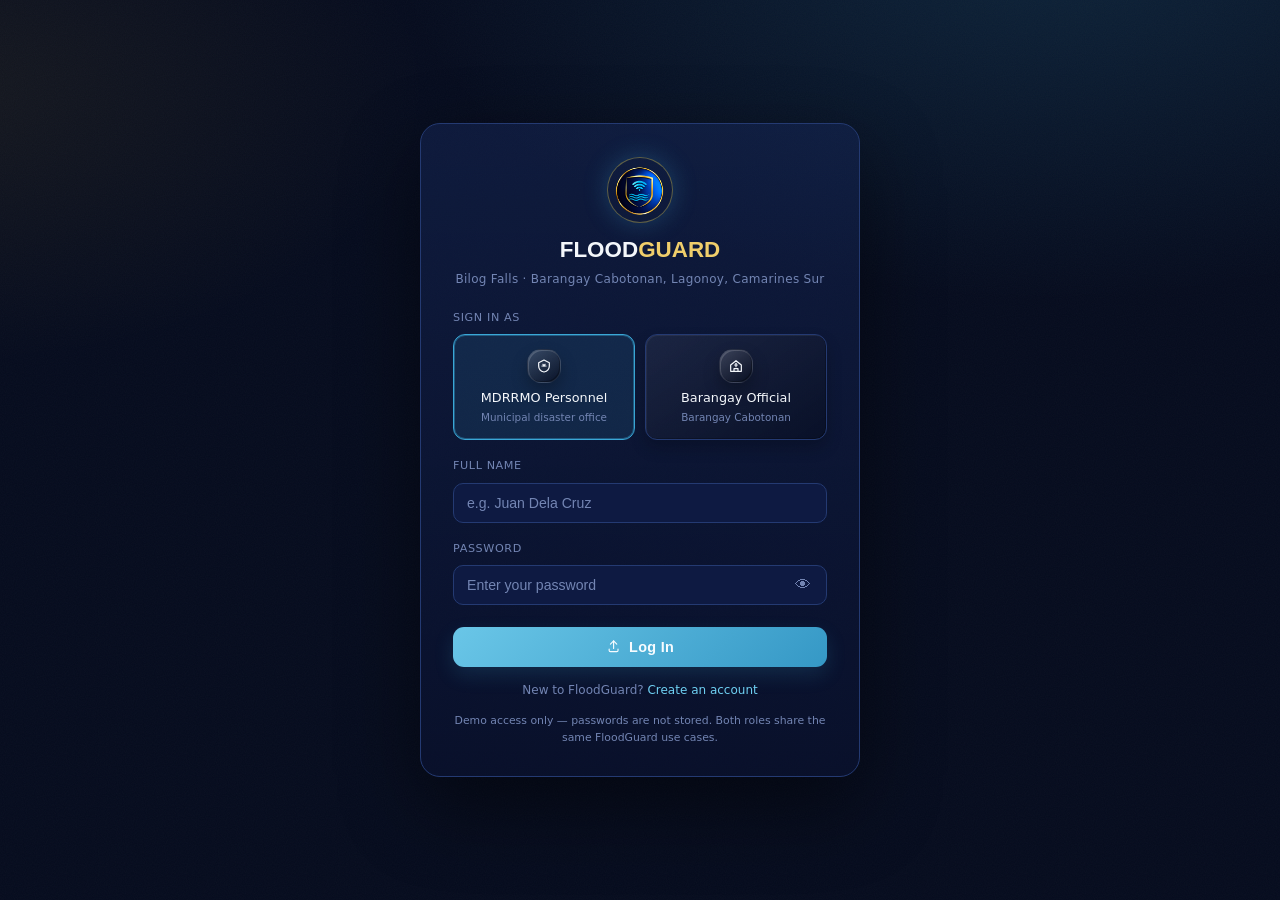
==== index.html @ c387d4b6 "Add GitHub Pages entry point" ====
<!DOCTYPE html>
<html lang="en">
<head>
<meta charset="UTF-8">
<meta name="viewport" content="width=device-width, initial-scale=1.0">
<title>FloodGuard:Bilog Falls Water Level Monitoring</title>
<link rel="stylesheet" href="styles.css">
</head>
<body>
<div class="grain"></div>
<div id="toastWrap"></div>

<!-- ===================== LOGIN SCREEN ===================== -->
<div id="loginScreen">
  <div class="login-card">
    <div class="login-brand">
      <img src="LOGO.png" alt="FloodGuard logo" title="FloodGuard logo">
      <div class="name">FLOOD<span>GUARD</span></div>
      <div class="sub">Bilog Falls · Barangay Cabotonan, Lagonoy, Camarines Sur</div>
    </div>

    <div class="field-label">Sign in as</div>
    <div class="role-cards">
      <div class="role-card selected" data-role="mdrrmo" id="roleCardMdrrmo">
        <div class="ic">
          <svg class="icon-svg" viewBox="0 0 24 24" aria-hidden="true">
            <path d="M12 3 4 7v5c0 4.2 2.7 7.9 8 9 5.3-1.1 8-4.8 8-9V7l-8-4Z"/>
            <path d="M9 12h6"/>
            <path d="M10.5 9.5 12 12l1.5-2.5"/>
          </svg>
        </div>
        <div class="lbl">MDRRMO Personnel</div>
        <div class="sub">Municipal disaster office</div>
      </div>
      <div class="role-card" data-role="barangay" id="roleCardBarangay">
        <div class="ic">
          <svg class="icon-svg" viewBox="0 0 24 24" aria-hidden="true">
            <path d="M4 10.5 12 4l8 6.5V20H4Z"/>
            <path d="M9 20v-4h6v4"/>
            <path d="M10 10.5h4"/>
            <path d="M12 8v5"/>
          </svg>
        </div>
        <div class="lbl">Barangay Official</div>
        <div class="sub">Barangay Cabotonan</div>
      </div>
    </div>

    <div class="field-label">Full name</div>
    <input class="text-input" id="loginName" type="text" placeholder="e.g. Juan Dela Cruz">
    <div class="field-label">Password</div>
    <div class="password-field"><input class="text-input" id="loginPassword" type="password" placeholder="Enter your password" autocomplete="current-password"><button class="password-toggle" type="button" data-password-toggle="loginPassword" aria-label="Show password" aria-pressed="false">👁</button></div>

    <button class="login-btn btn-with-icon" id="loginBtn"><svg class="icon-svg" viewBox="0 0 24 24" aria-hidden="true"><path d="M12 3v12"/><path d="m7 8 5-5 5 5"/><path d="M5 16v2a2 2 0 0 0 2 2h10a2 2 0 0 0 2-2v-2"/></svg>Log In</button>
    <div class="auth-switch">New to FloodGuard? <button type="button" id="showSignupBtn">Create an account</button></div>
    <div class="login-hint">Demo access only — passwords are not stored. Both roles share the same FloodGuard use cases.</div>
  </div>
</div>

<div id="signupScreen" hidden>
  <div class="login-card">
    <div class="login-brand"><img src="LOGO.png" alt="FloodGuard logo"><div class="name">CREATE <span>ACCOUNT</span></div><div class="sub">Request FloodGuard monitoring access</div></div>
    <div class="field-label">Full name</div><input class="text-input" id="signupName" type="text" placeholder="e.g. Juan Dela Cruz" autocomplete="name">
    <div class="field-label">Role</div><select class="text-input" id="signupRole"><option value="mdrrmo">MDRRMO Personnel</option><option value="barangay">Barangay Official</option></select>
    <div class="field-label">Password</div><div class="password-field"><input class="text-input" id="signupPassword" type="password" placeholder="At least 6 characters" autocomplete="new-password"><button class="password-toggle" type="button" data-password-toggle="signupPassword" aria-label="Show password" aria-pressed="false">👁</button></div>
    <div class="field-label">Confirm password</div><div class="password-field"><input class="text-input" id="signupConfirmPassword" type="password" placeholder="Re-enter your password" autocomplete="new-password"><button class="password-toggle" type="button" data-password-toggle="signupConfirmPassword" aria-label="Show password" aria-pressed="false">👁</button></div>
    <button class="login-btn btn-with-icon" id="signupBtn">Create account</button>
    <div class="auth-switch">Already have an account? <button type="button" id="showLoginBtn">Log in</button></div>
  </div>
</div>

<!-- ===================== APP SHELL ===================== -->
<div id="appShell">
  <header class="top">
    <img class="logo" src="LOGO.png" alt="FloodGuard logo" title="FloodGuard logo">
    <div class="brand-block">
      <div class="brand-name">FLOOD<span>GUARD</span></div>
      <div class="brand-sub">Bilog Falls Monitoring</div>
    </div>
    <div class="view-title">Viewing: <b id="viewTitleText">Dashboard</b></div>

    <div class="top-right">
      <div class="status-pill" id="connPill"><span class="dot"></span><span id="connText">SENSOR ONLINE</span></div>
      <div class="clock">
        <b id="clockTime">--:--:--</b>
        <span id="clockDate">-- --- ----</span>
      </div>
      <div class="user-chip">
        <div class="av" id="userAvatar">JD</div>
        <div>
          <div class="u-name" id="userName">Juan Dela Cruz</div>
          <div class="u-role" id="userRole">MDRRMO Personnel</div>
        </div>
        <button class="logout-btn" id="logoutBtn">Log out</button>
      </div>
    </div>
  </header>

  <div class="app-body">
    <nav class="sidebar">
      <div class="nav-caption">Monitoring</div>
      <button class="nav-btn active" data-view="dashboard"><span class="ic"><svg class="icon-svg" viewBox="0 0 24 24" aria-hidden="true"><path d="M4 18V9.5"/><path d="M12 18V5"/><path d="M20 18v-7"/><path d="M4 18h16"/></svg></span> Dashboard</button>
      <button class="nav-btn" data-view="historical"><span class="ic"><svg class="icon-svg" viewBox="0 0 24 24" aria-hidden="true"><circle cx="12" cy="12" r="8"/><path d="M12 7v5l3 2"/></svg></span> Historical Records</button>
      <button class="nav-btn" data-view="alerts"><span class="ic"><svg class="icon-svg" viewBox="0 0 24 24" aria-hidden="true"><path d="M6 16h12"/><path d="M8 16V9a4 4 0 0 1 8 0v7"/><path d="M10 18a2 2 0 0 0 4 0"/></svg></span> Alert Logs</button>
      <div class="nav-caption">Administration</div>
      <button class="nav-btn" data-view="thresholds"><span class="ic"><svg class="icon-svg" viewBox="0 0 24 24" aria-hidden="true"><path d="M5 8h14"/><path d="M7 8v8"/><path d="M12 8v5"/><path d="M17 8v3"/><path d="M5 16h14"/></svg></span> Threshold Levels</button>
      <button class="nav-btn" data-view="users"><span class="ic"><svg class="icon-svg" viewBox="0 0 24 24" aria-hidden="true"><path d="M7 10a3 3 0 1 0 0-6 3 3 0 0 0 0 6Z"/><path d="M3 18c0-2.5 2-4 4-4s4 1.5 4 4"/><path d="M15 10a2.5 2.5 0 1 0 0-5 2.5 2.5 0 0 0 0 5Z"/><path d="M13 18c0-2 1.2-3.2 2.8-3.6"/></svg></span> Manage Users</button>
      <button class="nav-btn" data-view="reports"><span class="ic"><svg class="icon-svg" viewBox="0 0 24 24" aria-hidden="true"><path d="M7 3h7l4 4v14H7z"/><path d="M14 3v5h5"/><path d="M9 13h6"/><path d="M9 17h4"/></svg></span> Generate Reports</button>
    </nav>

    <main class="content">

      <!-- ===================== DASHBOARD VIEW ===================== -->
      <section class="view-section active" id="view-dashboard">
        <div id="roleHero"></div>

        <div class="grid grid-2">
          <section class="card gauge-card">
            <h2 class="card-title-full">Live Water Level <small id="lastUpdate">updated just now</small></h2>
            <div class="gauge-wrap"><canvas id="tubeCanvas" width="220" height="360"></canvas></div>
            <div class="status-badge" id="statusBadge">NORMAL</div>
            <div class="reading-label">Current reading</div>
            <div class="reading"><span id="levelValue">32</span><small> cm</small></div>
            <div class="gauge-meta">
              <div class="meta-item"><div class="k">Trend</div><div class="v" id="trendVal">steady</div></div>
              <div class="meta-item"><div class="k">Distance to Critical</div><div class="v" id="distToCrit">58 cm</div></div>
              <div class="meta-item"><div class="k">Battery / Solar</div><div class="v good" id="battVal">92%</div></div>
              <div class="meta-item"><div class="k">Signal (GSM)</div><div class="v good" id="signalVal">Strong</div></div>
            </div>
            <div class="device-line">Sensor unit: JSN-SR04T waterproof ultrasonic · ESP32 microcontroller · SIM800L GSM fallback · solar + battery powered</div>
            <div class="sim-controls">
              <button class="primary btn-with-icon" id="btnRise"><svg class="icon-svg" viewBox="0 0 24 24" aria-hidden="true"><path d="M12 4v12"/><path d="m8 8 4-4 4 4"/><path d="M6 16h12"/></svg>Simulate rising flood</button>
              <button class="btn-with-icon" id="btnCalm"><svg class="icon-svg" viewBox="0 0 24 24" aria-hidden="true"><path d="M12 20V8"/><path d="m8 12 4 4 4-4"/><path d="M6 4h12"/></svg>Return to normal</button>
            </div>
          </section>

          <section class="card">
            <h2>Water Level Trend <small>last 40 readings · ~5 min intervals</small></h2>
            <canvas id="trendChart" height="230"></canvas>
            <div class="stat-row">
              <div class="stat"><div class="k">Sensor accuracy</div><div class="v ok">98.3%</div><div class="sub">vs. manual gauge validation</div></div>
              <div class="stat"><div class="k">Alert latency</div><div class="v" id="latencyStat">3.1s</div><div class="sub">reading â†’ notification sent</div></div>
              <div class="stat"><div class="k">Alerts today</div><div class="v" id="alertCountStat">0</div><div class="sub">across all channels</div></div>
              <div class="stat"><div class="k">Uptime (30d)</div><div class="v ok">99.4%</div><div class="sub">sensor + link availability</div></div>
            </div>
          </section>
        </div>

        <section class="card section-spaced">
          <h2>Probable Water Source &amp; Cause <small>auto-diagnosed · rain-gauge &amp; rate-of-rise correlation</small></h2>
          <div class="source-body" id="sourceBody"></div>
        </section>

        <div class="two-col">
          <section class="card">
            <h2>Predictive Flood Forecast <small>lightweight linear-regression model</small></h2>
            <div class="forecast-body" id="forecastBody"></div>
          </section>

          <section class="card">
            <h2>Decision-Support Recommendation <small id="dsRoleTag">for current role</small></h2>
            <div class="ds-body" id="decisionSupportBody"></div>
          </section>
        </div>

        <div class="two-col">
          <section class="card">
            <h2>Alert Channels <small>multi-channel dissemination</small></h2>
            <div class="channel-grid">
              <div class="channel" id="chanDash"><div class="icon"><svg class="icon-svg" viewBox="0 0 24 24" aria-hidden="true"><rect x="4" y="5" width="16" height="12" rx="2"/><path d="M8 19h8"/><path d="M12 17v2"/></svg></div><div class="name">Web Dashboard</div><div class="state" id="chanDashState">idle</div></div>
              <div class="channel" id="chanSMS"><div class="icon"><svg class="icon-svg" viewBox="0 0 24 24" aria-hidden="true"><path d="M5 6h14a1 1 0 0 1 1 1v8a1 1 0 0 1-1 1H9l-4 3V7a1 1 0 0 1 1-1Z"/><path d="m8 10 3 2 3-2"/></svg></div><div class="name">SMS Alert</div><div class="state" id="chanSMSState">idle</div></div>
              <div class="channel" id="chanSiren"><div class="siren-ring" id="sirenRing"></div><div class="name">On-site Siren</div><div class="state" id="chanSirenState">idle</div></div>
            </div>
          </section>

          <section class="card">
            <h2>Recent Alerts <small>latest 4 · full log in Alert Logs</small></h2>
            <table>
              <thead><tr><th>Time</th><th>Level</th><th>Status</th></tr></thead>
              <tbody id="miniAlertBody"><tr class="empty-row"><td colspan="3">No alerts yet — water level normal.</td></tr></tbody>
            </table>
          </section>
        </div>
      </section>

      <!-- ===================== HISTORICAL RECORDS VIEW ===================== -->
      <section class="view-section" id="view-historical">
        <section class="card">
          <h2>Historical Water Level Trend <small>Bilog Falls sensor unit</small></h2>
          <canvas id="historyChart" height="230"></canvas>
        </section>
        <section class="card section-spaced">
          <h2>Reading Log <small id="historyCount">0 records</small></h2>
          <table>
            <thead><tr><th>Timestamp</th><th>Water Level</th><th>Status</th></tr></thead>
            <tbody id="historyBody"></tbody>
          </table>
        </section>
      </section>

      <!-- ===================== ALERT LOGS VIEW ===================== -->
      <section class="view-section" id="view-alerts">
        <section class="card">
          <h2>Alert Logs <small>full history, most recent first</small></h2>
          <table>
            <thead><tr><th>Time</th><th>Level</th><th>Status</th><th>Probable Source</th><th>Channels notified</th><th>Delivery</th><th>Evacuation tracking</th></tr></thead>
            <tbody id="alertLogBody"><tr class="empty-row"><td colspan="7">No alerts logged yet — water level is within normal range.</td></tr></tbody>
          </table>
        </section>
      </section>

      <!-- ===================== THRESHOLDS VIEW ===================== -->
      <section class="view-section" id="view-thresholds">
        <section class="card">
          <h2>Threshold Levels <small>shared config · applies to all monitoring users</small></h2>
          <p class="intro-copy">Adjust the water-level thresholds (in centimeters) that trigger each alert stage. Changes apply immediately to the live gauge, trend chart, and alert dispatch logic.</p>
          <div class="threshold-list" id="thresholdList"></div>
        </section>
      </section>

      <!-- ===================== USERS VIEW ===================== -->
      <section class="view-section" id="view-users">
        <section class="card">
          <h2>Manage Users <small>MDRRMO personnel &amp; barangay officials with system access</small></h2>
          <div class="user-form">
            <input class="text-input" id="newUserName" type="text" placeholder="Full name">
            <select class="text-input" id="newUserRole" title="Select user role">
              <option value="MDRRMO Personnel">MDRRMO Personnel</option>
              <option value="Barangay Official">Barangay Official</option>
            </select>
            <input class="text-input" id="newUserArea" type="text" placeholder="Assigned area">
            <button class="small-btn btn-with-icon" id="addUserBtn"><svg class="icon-svg" viewBox="0 0 24 24" aria-hidden="true"><path d="M12 5v14"/><path d="M5 12h14"/><path d="M8 5.5a2.5 2.5 0 1 0 0-5 2.5 2.5 0 0 0 0 5Z"/></svg>Add user</button>
          </div>
          <table>
            <thead><tr><th>Name</th><th>Role</th><th>Assigned area</th><th>Status</th><th></th></tr></thead>
            <tbody id="usersBody"></tbody>
          </table>
        </section>
      </section>

      <!-- ===================== REPORTS VIEW ===================== -->
      <section class="view-section" id="view-reports">
        <section class="card">
          <h2>Generate Reports <small>flood analytics summary</small></h2>
          <p class="intro-copy">Compiles current sensor readings, alert history, and threshold configuration into a shareable summary for disaster preparedness records.</p>
          <div class="report-actions">
            <button class="small-btn btn-with-icon" id="genReportBtn"><svg class="icon-svg" viewBox="0 0 24 24" aria-hidden="true"><path d="M7 3h7l4 4v14H7z"/><path d="M14 3v5h5"/><path d="M9 13h6"/><path d="M9 17h4"/></svg>Generate report</button>
            <button class="small-btn btn-with-icon" id="downloadReportBtn" disabled><svg class="icon-svg" viewBox="0 0 24 24" aria-hidden="true"><path d="M12 3v10"/><path d="m8 9 4 4 4-4"/><path d="M5 16v2a2 2 0 0 0 2 2h10a2 2 0 0 0 2-2v-2"/></svg>Download .txt</button>
          </div>
          <div class="report-preview" id="reportPreview"></div>
        </section>
      </section>

    </main>
  </div>

  <footer>
    <b>FloodGuard</b> — An IoT-Based Flood Early Warning System for Bilog Falls, Barangay Cabotonan, Lagonoy, Camarines Sur ·
    Capstone Project, College of Engineering and Computational Sciences, Partido State University ·
    N. Pempeña I · J.K. Pahoyo · R.R. Vipinoso — simulated dashboard for demonstration
  </footer>
</div>

<script src="script.js"></script>
</body>
</html>
---- styles.css ----
:root{
  --navy-950:#060c1e;
  --navy-900:#0a1230;
  --navy-800:#0e1a42;
  --navy-700:#152655;
  --navy-600:#1d3570;
  --line:#243a72;
  --gold:#d4af37;
  --gold-soft:#f0ce6b;
  --water:#3aa7d6;
  --water-bright:#6fd0f2;
  --ink-0:#f4f7fb;
  --ink-1:#aab6d6;
  --ink-2:#7385b3;
  --ok:#31c48d;
  --warn:#f5a623;
  --crit:#e8563f;
  --evac:#c81e4a;
  --radius:14px;
  font-size:16px;
}

*{box-sizing:border-box;}
html,body{margin:0;padding:0; height:100%;}
body{
  background:
    radial-gradient(1100px 620px at 82% -8%, rgba(58,167,214,0.16), transparent 60%),
    radial-gradient(900px 500px at -5% 10%, rgba(212,175,55,0.08), transparent 55%),
    var(--navy-950);
  color:var(--ink-0);
  font-family:'IBM Plex Sans', system-ui, sans-serif;
  min-height:100vh;
  line-height:1.45;
}

.grain{
  position:fixed; inset:0; pointer-events:none; opacity:0.035; z-index:0;
  background-image:url("data:image/svg+xml,%3Csvg xmlns='http://www.w3.org/2000/svg' width='120' height='120'%3E%3Cfilter id='n'%3E%3CfeTurbulence type='fractalNoise' baseFrequency='0.9' numOctaves='2' stitchTiles='stitch'/%3E%3C/filter%3E%3Crect width='100%25' height='100%25' filter='url(%23n)'/%3E%3C/svg%3E");
}

a{color:inherit;}
button{font-family:'IBM Plex Sans', sans-serif;}

.btn-with-icon{
  display:inline-flex;
  align-items:center;
  justify-content:center;
  gap:8px;
  transition:transform .15s ease, box-shadow .15s ease, background .2s ease;
}
.btn-with-icon:hover{transform:translateY(-1px);}
.btn-with-icon .icon-svg{
  width:0.95rem;
  height:0.95rem;
}

.icon-svg{
  width:1rem;
  height:1rem;
  display:block;
  stroke:currentColor;
  fill:none;
  stroke-width:1.8;
  stroke-linecap:round;
  stroke-linejoin:round;
}

.nav-btn .ic,
.role-card .ic,
.channel .icon,
.source-primary .s-icon{
  width:2.1rem;
  height:2.1rem;
  display:inline-flex;
  align-items:center;
  justify-content:center;
  border-radius:0.9rem;
  background:linear-gradient(145deg, rgba(255,255,255,0.16), rgba(6,12,30,0.75));
  border:1px solid rgba(255,255,255,0.08);
  box-shadow:
    inset 1px 1px 0 rgba(255,255,255,0.16),
    inset -1px -1px 0 rgba(0,0,0,0.28),
    0 8px 16px rgba(0,0,0,0.25);
  font-size:1rem;
  line-height:1;
  text-shadow:0 1px 1px rgba(0,0,0,0.35);
  transition:transform .2s ease, box-shadow .2s ease;
}

.nav-btn:hover .ic,
.role-card:hover .ic,
.channel:hover .icon,
.source-primary:hover .s-icon{
  transform:translateY(-2px) scale(1.04);
  box-shadow:
    inset 1px 1px 0 rgba(255,255,255,0.18),
    inset -1px -1px 0 rgba(0,0,0,0.24),
    0 10px 18px rgba(0,0,0,0.32);
}

/* ===================== LOGIN | HTML: #loginScreen, .login-card, .role-cards ===================== */
#loginScreen{
  position:relative; z-index:2; min-height:100vh;
  display:flex; align-items:center; justify-content:center; padding:24px;
}
.login-card{
  width:100%; max-width:440px;
  background:linear-gradient(180deg, rgba(21,38,85,0.55), rgba(10,18,48,0.7));
  border:1px solid var(--line); border-radius:20px; padding:34px 32px 30px;
  box-shadow:0 30px 80px rgba(0,0,0,0.45);
}
.login-brand{display:flex; flex-direction:column; align-items:center; text-align:center; margin-bottom:22px;}
.login-brand img{width:64px; height:64px; border-radius:50%; margin-bottom:12px; object-fit:cover; object-position:center; display:block;
  box-shadow:0 0 0 1px rgba(212,175,55,0.4), 0 0 26px rgba(58,167,214,0.3);}
.login-brand .name{font-family:'Space Grotesk',sans-serif; font-weight:700; font-size:1.4rem;}
.login-brand .name span{color:var(--gold-soft);}
.login-brand .sub{font-size:0.75rem; color:var(--ink-2); margin-top:4px; letter-spacing:0.3px;}

.field-label{font-size:0.7rem; color:var(--ink-2); text-transform:uppercase; letter-spacing:0.6px; margin:18px 0 8px;}
.role-cards{display:grid; grid-template-columns:1fr 1fr; gap:10px;}
.role-card{
  border:1px solid var(--line); border-radius:12px; padding:14px 10px; text-align:center;
  cursor:pointer; background:linear-gradient(145deg, rgba(255,255,255,0.06), rgba(6,12,30,0.55)); transition:all .15s ease;
  box-shadow:inset 1px 1px 0 rgba(255,255,255,0.06), inset -1px -1px 0 rgba(0,0,0,0.24), 0 8px 16px rgba(0,0,0,0.2);
}
.role-card .ic{font-size:1.5rem; margin-bottom:6px;}
.role-card .lbl{font-size:0.8rem; font-weight:500; color:var(--ink-0);}
.role-card .sub{font-size:0.65rem; color:var(--ink-2); margin-top:3px;}
.role-card:hover{border-color:var(--water);}
.role-card.selected{border-color:var(--water); background:rgba(58,167,214,0.12); box-shadow:0 0 0 1px rgba(58,167,214,0.4) inset;}

input.text-input, select.text-input{
  width:100%; padding:11px 13px; border-radius:10px; border:1px solid var(--line);
  background:var(--navy-800); color:var(--ink-0); font-size:0.88rem; font-family:'IBM Plex Sans',sans-serif;
}
input.text-input::placeholder{color:var(--ink-2);} 
input.text-input:focus, select.text-input:focus{outline:none; border-color:var(--water);}

.login-btn{
  width:100%; margin-top:22px; padding:12px; border-radius:11px; border:none;
  background:linear-gradient(135deg, rgba(111,208,242,0.95), rgba(58,167,214,0.9)); color:#f7fcff;
  font-weight:600; font-size:0.9rem; cursor:pointer; letter-spacing:0.3px;
  transition:filter .15s ease, box-shadow .2s ease;
  box-shadow:0 8px 20px rgba(58,167,214,0.16);
}
.login-btn:hover{filter:brightness(1.08); box-shadow:0 10px 24px rgba(58,167,214,0.22);}
.login-btn:disabled{opacity:0.45; cursor:not-allowed;}
.login-hint{text-align:center; font-size:0.68rem; color:var(--ink-2); margin-top:14px; line-height:1.5;}

/* ===================== APP SHELL | HTML: #appShell, header.top ===================== */
#appShell{display:none;}
#appShell.active{display:block; position:relative; z-index:1;}

header.top{
  position:sticky; top:0; z-index:50;
  display:flex; align-items:center; gap:16px;
  padding:12px 24px;
  background:rgba(6,12,30,0.9);
  -webkit-backdrop-filter:blur(10px);
  backdrop-filter:blur(10px);
  border-bottom:1px solid var(--line);
}
header.top img.logo{
  width:38px; height:38px; border-radius:50%;
  object-fit:cover; object-position:center;
  display:block;
  box-shadow:0 0 0 1px rgba(212,175,55,0.35), 0 0 18px rgba(58,167,214,0.25);
}
.brand-block{display:flex; flex-direction:column; line-height:1.15;}
.brand-name{
  font-family:'Space Grotesk', sans-serif; font-weight:700; letter-spacing:0.5px;
  font-size:1.02rem; color:var(--ink-0);
}
.brand-name span{color:var(--gold-soft);}
.brand-sub{font-size:0.66rem; color:var(--ink-2); letter-spacing:0.3px; margin-top:1px;}

.view-title{
  font-family:'IBM Plex Mono', monospace; font-size:0.72rem; color:var(--ink-2);
  padding-left:16px; border-left:1px solid var(--line); margin-left:2px;
}
.view-title b{color:var(--ink-0); font-weight:600;}

.top-right{margin-left:auto; display:flex; align-items:center; gap:14px;}
.clock{
  font-family:'IBM Plex Mono', monospace; font-size:0.78rem; color:var(--ink-1);
  text-align:right; line-height:1.3;
}
.clock b{display:block; color:var(--ink-0); font-size:0.9rem;}

.status-pill{
  display:flex; align-items:center; gap:7px;
  padding:6px 12px; border-radius:999px;
  background:rgba(49,196,141,0.12); border:1px solid rgba(49,196,141,0.4);
  font-size:0.72rem; font-weight:500; color:var(--ok);
  font-family:'IBM Plex Mono', monospace;
}
.status-pill .dot{width:7px; height:7px; border-radius:50%; background:var(--ok); box-shadow:0 0 8px var(--ok);}
.status-pill.offline{background:rgba(232,86,63,0.12); border-color:rgba(232,86,63,0.4); color:var(--crit);}
.status-pill.offline .dot{background:var(--crit); box-shadow:0 0 8px var(--crit);}

.user-chip{
  display:flex; align-items:center; gap:9px; padding:5px 6px 5px 12px; border-radius:999px;
  background:var(--navy-800); border:1px solid var(--line);
}
.user-chip .av{
  width:26px; height:26px; border-radius:50%; background:linear-gradient(135deg,var(--water),var(--gold));
  display:flex; align-items:center; justify-content:center; font-size:0.7rem; font-weight:700; color:#06122a;
}
.user-chip .u-name{font-size:0.76rem; color:var(--ink-0); font-weight:500; line-height:1.1;}
.user-chip .u-role{font-size:0.62rem; color:var(--ink-2); line-height:1.1;}
.logout-btn{
  border:none; background:transparent; color:var(--ink-2); cursor:pointer;
  padding:6px 10px; border-radius:8px; font-size:0.72rem;
}
.logout-btn:hover{color:var(--crit); background:rgba(232,86,63,0.1);}

/* ---------- APP BODY | HTML: .app-body, nav.sidebar, main.content ---------- */
.app-body{display:flex; align-items:flex-start;}

nav.sidebar{
  width:210px; flex:0 0 210px;
  position:sticky; top:63px;
  height:calc(100vh - 63px);
  border-right:1px solid var(--line);
  padding:18px 12px;
  display:flex; flex-direction:column; gap:3px;
}
.nav-btn{
  display:flex; align-items:center; gap:10px;
  padding:10px 12px; border-radius:9px; border:none; background:linear-gradient(145deg, rgba(255,255,255,0.05), rgba(4,8,20,0.6));
  color:var(--ink-1); font-size:0.82rem; text-align:left; cursor:pointer; width:100%;
  box-shadow:inset 1px 1px 0 rgba(255,255,255,0.08), inset -1px -1px 0 rgba(0,0,0,0.22), 0 6px 14px rgba(0,0,0,0.2);
}
.nav-btn .ic{font-size:0.95rem; width:18px; text-align:center;}
.nav-btn:hover{background:var(--navy-800); color:var(--ink-0);}
.nav-btn.active{background:linear-gradient(90deg, rgba(58,167,214,0.18), transparent); color:var(--ink-0); box-shadow:inset 2px 0 0 var(--water);}
.nav-caption{font-size:0.62rem; color:var(--ink-2); text-transform:uppercase; letter-spacing:0.7px; padding:14px 12px 4px;}

main.content{flex:1; min-width:0; padding:24px 28px 70px; max-width:100%;}

.view-section{display:none;}
.view-section.active{display:block;}

/* ---------- SHARED CARDS | HTML: .card ---------- */
.card{
  background:linear-gradient(180deg, rgba(21,38,85,0.55), rgba(10,18,48,0.55));
  border:1px solid var(--line);
  border-radius:var(--radius);
  padding:20px;
}
.card h2{
  margin:0 0 14px; font-family:'Space Grotesk', sans-serif; font-size:0.95rem;
  font-weight:600; color:var(--ink-0);
  display:flex; align-items:center; justify-content:space-between; flex-wrap:wrap; gap:8px;
}
.card h2 small{font-family:'IBM Plex Mono', monospace; font-weight:400; font-size:0.66rem; color:var(--ink-2);}
.card-title-full{width:100%;}
.section-spaced{margin-top:18px;}
.intro-copy{color:var(--ink-2); font-size:0.82rem; margin-top:-6px;}
.report-actions{display:flex; gap:10px; margin-top:14px; flex-wrap:wrap;}

.grid{display:grid; gap:18px; width:100%;}
.grid-2{grid-template-columns:minmax(320px, 380px) minmax(0, 1fr); align-items:start;}
@media (max-width:980px){.grid-2{grid-template-columns:1fr;}}

/* ---------- ROLE HERO | HTML generated in #roleHero as .role-hero ---------- */
.role-hero{
  margin-bottom:20px; padding:20px 22px; border-radius:var(--radius);
  border:1px solid var(--line);
}
.role-hero.mdrrmo{background:linear-gradient(120deg, rgba(212,175,55,0.14), rgba(10,18,48,0.35));}
.role-hero.barangay{background:linear-gradient(120deg, rgba(58,167,214,0.16), rgba(10,18,48,0.35));}
.role-hero .eyebrow{font-family:'IBM Plex Mono',monospace; font-size:0.66rem; letter-spacing:1px; text-transform:uppercase; color:var(--gold-soft);}
.role-hero.barangay .eyebrow{color:var(--water-bright);}
.role-hero h1{margin:4px 0 4px; font-family:'Space Grotesk',sans-serif; font-size:1.3rem; font-weight:600;}
.role-hero p{margin:0 0 16px; color:var(--ink-2); font-size:0.83rem; max-width:640px;}
.hero-stats{display:grid; grid-template-columns:repeat(4,1fr); gap:12px; margin-bottom:16px;}
@media (max-width:820px){.hero-stats{grid-template-columns:repeat(2,1fr);}}
.hstat{background:rgba(6,12,30,0.45); border:1px solid var(--line); border-radius:10px; padding:11px 13px;}
.hstat .k{font-size:0.63rem; color:var(--ink-2); text-transform:uppercase; letter-spacing:0.5px;}
.hstat .v{font-family:'Space Grotesk',sans-serif; font-size:1.15rem; font-weight:600; margin-top:2px;}
.hero-actions{display:flex; gap:10px; flex-wrap:wrap;}
.hero-actions button{
  font-size:0.78rem; font-weight:500; padding:9px 14px; border-radius:9px; cursor:pointer;
  border:1px solid rgba(255,255,255,0.12); background:rgba(255,255,255,0.06); color:var(--ink-1);
  box-shadow:inset 0 1px 0 rgba(255,255,255,0.06);
}
.hero-actions button:hover{border-color:rgba(111,208,242,0.65); color:var(--ink-0); background:rgba(58,167,214,0.12);}
.hero-actions button.primary{background:linear-gradient(135deg, rgba(111,208,242,0.95), rgba(58,167,214,0.9)); color:#f7fcff; border:none; box-shadow:0 8px 20px rgba(58,167,214,0.2);}
.hero-actions button.gold{background:linear-gradient(135deg, rgba(248,226,151,0.95), rgba(212,175,55,0.82)); color:#2d2205; border:none; box-shadow:0 8px 20px rgba(212,175,55,0.16);}

/* ---------- LIVE GAUGE | HTML: .gauge-card, #tubeCanvas, .gauge-meta ---------- */
.gauge-card{display:flex; flex-direction:column; align-items:center; text-align:center;}
.gauge-wrap{position:relative; width:100%; display:flex; justify-content:center; margin:6px 0 14px;}
.status-badge{
  font-family:'IBM Plex Mono', monospace; font-weight:600; font-size:0.76rem;
  letter-spacing:1px; text-transform:uppercase;
  padding:7px 16px; border-radius:999px; margin-bottom:8px;
  border:1px solid currentColor;
}
.reading{font-family:'Space Grotesk', sans-serif; font-weight:700; font-size:2.5rem; color:var(--ink-0); margin:2px 0 0; letter-spacing:-1px;}
.reading small{font-size:1.05rem; color:var(--ink-2); font-weight:500;}
.reading-label{font-size:0.7rem; color:var(--ink-2); letter-spacing:1.2px; text-transform:uppercase; margin-bottom:2px;}

.gauge-meta{width:100%; display:grid; grid-template-columns:1fr 1fr; gap:10px; margin-top:16px;}
.meta-item{background:rgba(6,12,30,0.5); border:1px solid var(--line); border-radius:10px; padding:10px 12px; text-align:left;}
.meta-item .k{font-size:0.63rem; color:var(--ink-2); letter-spacing:0.5px; text-transform:uppercase;}
.meta-item .v{font-family:'IBM Plex Mono', monospace; font-size:0.9rem; color:var(--ink-0); margin-top:2px;}
.meta-item .v.good{color:var(--ok);}
.meta-item .v.mid{color:var(--warn);}

.device-line{
  width:100%; margin-top:12px; padding-top:10px; border-top:1px dashed var(--line);
  font-family:'IBM Plex Mono', monospace; font-size:0.63rem; color:var(--ink-2);
  text-align:left; line-height:1.5;
}

.sim-controls{width:100%; margin-top:16px; display:flex; gap:8px;}
.sim-controls button{
  font-size:0.76rem; font-weight:500; border-radius:9px; border:1px solid rgba(255,255,255,0.12); padding:9px 12px;
  background:rgba(255,255,255,0.06); color:var(--ink-1); cursor:pointer; flex:1;
  box-shadow:inset 0 1px 0 rgba(255,255,255,0.06);
}
.sim-controls button:hover{border-color:rgba(111,208,242,0.65); color:var(--ink-0); background:rgba(58,167,214,0.12);}
.sim-controls button.primary{background:linear-gradient(135deg, rgba(111,208,242,0.95), rgba(58,167,214,0.9)); color:#f7fcff; border:none; box-shadow:0 8px 20px rgba(58,167,214,0.16);}

canvas{width:100%; display:block;}

.stat-row{display:grid; grid-template-columns:repeat(4,1fr); gap:14px; margin-top:18px;}
@media (max-width:820px){.stat-row{grid-template-columns:repeat(2,1fr);}}
.stat{background:linear-gradient(180deg, rgba(21,38,85,0.55), rgba(10,18,48,0.55)); border:1px solid var(--line); border-radius:12px; padding:14px 16px;}
.stat .k{font-size:0.66rem; color:var(--ink-2); text-transform:uppercase; letter-spacing:0.5px;}
.stat .v{font-family:'Space Grotesk',sans-serif; font-size:1.4rem; font-weight:600; color:var(--ink-0); margin-top:4px;}
.stat .v.ok{color:var(--ok);} .stat .v.warn{color:var(--warn);} .stat .v.crit{color:var(--crit);} 
.stat .sub{font-size:0.68rem; color:var(--ink-2); margin-top:2px;}

.two-col{display:grid; grid-template-columns:minmax(0, 1fr) minmax(0, 1fr); gap:18px; margin-top:18px;}
@media (max-width:900px){.two-col{grid-template-columns:1fr;}}

/* ---------- THRESHOLDS | HTML: #view-thresholds, #thresholdList, .th-row ---------- */
.threshold-list{display:flex; flex-direction:column; gap:10px; margin-top:14px;}
.th-row{
  display:grid; grid-template-columns:14px 1fr auto 64px; align-items:center; gap:12px;
  padding:10px 12px; border-radius:10px; background:rgba(6,12,30,0.4); border:1px solid var(--line);
}
.th-dot{width:10px; height:10px; border-radius:50%;}
.th-name{font-size:0.85rem; color:var(--ink-0); font-weight:500;}
.th-desc{font-size:0.66rem; color:var(--ink-2); display:block; margin-top:1px;}
.th-row input[type=range]{width:120px; accent-color:var(--water);}
.th-val{font-family:'IBM Plex Mono', monospace; font-size:0.83rem; text-align:right; color:var(--ink-0);}

/* ---------- DATA TABLES | HTML: table, #historyBody, #alertLogBody, #usersBody ---------- */
table{width:100%; border-collapse:collapse; font-size:0.8rem;}
thead th{
  text-align:left; font-family:'IBM Plex Mono', monospace; font-weight:500; font-size:0.64rem;
  color:var(--ink-2); text-transform:uppercase; letter-spacing:0.5px;
  padding:0 10px 8px; border-bottom:1px solid var(--line);
}
tbody td{padding:9px 10px; border-bottom:1px solid rgba(36,58,114,0.5); color:var(--ink-1); vertical-align:middle;}
tbody tr:last-child td{border-bottom:none;}
.lvl-chip{
  display:inline-block; font-family:'IBM Plex Mono', monospace; font-size:0.64rem; font-weight:600;
  padding:3px 9px; border-radius:999px; letter-spacing:0.4px; text-transform:uppercase;
}
.role-chip{
  display:inline-block; font-size:0.68rem; font-weight:500; padding:3px 9px; border-radius:999px;
  background:rgba(58,167,214,0.15); color:var(--water-bright); border:1px solid rgba(58,167,214,0.35);
}
.role-chip.barangay{background:rgba(212,175,55,0.14); color:var(--gold-soft); border-color:rgba(212,175,55,0.35);}
.chan{display:inline-flex; align-items:center; gap:5px; margin-right:10px; font-size:0.7rem; color:var(--ink-2);}
.chan.sent{color:var(--ok);}
tbody tr.fade-in{animation:fadeIn .4s ease;}
@keyframes fadeIn{from{opacity:0; transform:translateY(-4px);} to{opacity:1; transform:translateY(0);}}
.empty-row td{text-align:center; color:var(--ink-2); padding:22px 0; font-size:0.78rem;}
.table-toolbar{display:flex; justify-content:flex-end; margin-bottom:12px;}
.small-btn{
  font-size:0.75rem; font-weight:500; padding:7px 12px; border-radius:8px; cursor:pointer;
  border:1px solid rgba(255,255,255,0.12); background:rgba(255,255,255,0.06); color:var(--ink-1);
  box-shadow:inset 0 1px 0 rgba(255,255,255,0.06);
}
.small-btn:hover{border-color:rgba(111,208,242,0.65); color:var(--ink-0); background:rgba(58,167,214,0.12);} 
.remove-btn{background:transparent; border:none; color:var(--ink-2); cursor:pointer; font-size:0.72rem;}
.remove-btn:hover{color:var(--crit);}

/* ---------- ALERT CHANNELS | HTML: .channel-grid, #chanDash, #chanSMS, #chanSiren ---------- */
.channel-grid{display:grid; grid-template-columns:repeat(3, minmax(0, 1fr)); gap:12px;}
@media (max-width:720px){.channel-grid{grid-template-columns:1fr;}}
.channel{border:1px solid var(--line); border-radius:12px; padding:14px; text-align:center; background:rgba(6,12,30,0.4);}
.channel .icon{font-size:1.3rem; margin-bottom:6px;}
.channel .name{font-size:0.76rem; font-weight:500; color:var(--ink-0);}
.channel .state{font-family:'IBM Plex Mono', monospace; font-size:0.63rem; margin-top:6px; color:var(--ink-2);} 
.channel.active{border-color:var(--water); box-shadow:0 0 0 1px rgba(58,167,214,0.35) inset;}
.channel.active .state{color:var(--water-bright);}
.siren-ring{width:14px; height:14px; border-radius:50%; margin:0 auto 6px; background:var(--ink-2);}
.siren-ring.on{background:var(--crit); box-shadow:0 0 0 0 rgba(232,86,63,0.6); animation:pulse 1s infinite;}
@keyframes pulse{
  0%{box-shadow:0 0 0 0 rgba(232,86,63,0.55);}
  70%{box-shadow:0 0 0 14px rgba(232,86,63,0);}
  100%{box-shadow:0 0 0 0 rgba(232,86,63,0);}
}

/* ---------- SOURCE & CAUSE | HTML generated in #sourceBody ---------- */
.source-body{display:flex; flex-direction:column; gap:14px;}
.source-primary{
  display:flex; gap:14px; align-items:flex-start; padding:14px 16px;
  border-radius:12px; border:1px solid var(--line); background:rgba(6,12,30,0.4);
}
.source-primary.normal{border-style:dashed;}
.source-primary .s-icon{font-size:1.7rem; line-height:1.1;}
.source-primary .s-label{font-family:'Space Grotesk',sans-serif; font-weight:600; font-size:0.92rem; color:var(--ink-0);}
.source-primary .s-origin{font-family:'IBM Plex Mono',monospace; font-size:0.66rem; color:var(--ink-2); margin-top:3px;}
.source-primary .s-desc{font-size:0.79rem; color:var(--ink-1); margin-top:8px; line-height:1.55; max-width:680px;}
.source-metrics{display:grid; grid-template-columns:repeat(3,1fr); gap:12px;}
@media (max-width:820px){.source-metrics{grid-template-columns:1fr 1fr;}}
.source-confidence{font-size:0.67rem; color:var(--ink-2); font-family:'IBM Plex Mono',monospace;}
.source-confidence b{color:var(--ink-0);}
.cause-chip{
  display:inline-flex; align-items:center; gap:5px; font-size:0.68rem;
  padding:3px 9px; border-radius:999px; background:rgba(58,167,214,0.12);
  color:var(--water-bright); border:1px solid rgba(58,167,214,0.35);
}

/* ---------- FORECAST | HTML generated in #forecastBody ---------- */
.forecast-body{display:flex; flex-direction:column; gap:12px;}
.forecast-headline{
  display:flex; gap:12px; align-items:flex-start; padding:14px 16px;
  border-radius:12px; border:1px solid var(--line); background:rgba(6,12,30,0.4);
}
.forecast-headline .f-icon{font-size:1.5rem; line-height:1.2;}
.forecast-headline .f-title{font-family:'Space Grotesk',sans-serif; font-weight:600; font-size:0.9rem; color:var(--ink-0);}
.forecast-headline .f-sub{font-size:0.78rem; color:var(--ink-1); margin-top:6px; line-height:1.55;}
.forecast-headline.rising{border-color:rgba(245,166,35,0.5);}
.forecast-headline.critical-path{border-color:rgba(232,86,63,0.55);}
.forecast-metrics{display:grid; grid-template-columns:repeat(3,1fr); gap:12px;}
@media (max-width:560px){.forecast-metrics{grid-template-columns:1fr 1fr;}}
.forecast-note{font-size:0.66rem; color:var(--ink-2); font-family:'IBM Plex Mono',monospace; line-height:1.5;}

/* ---------- DECISION SUPPORT | HTML generated in #decisionSupportBody ---------- */
.ds-body{display:flex; flex-direction:column; gap:10px;}
.ds-priority{
  font-family:'IBM Plex Mono', monospace; font-size:0.65rem; letter-spacing:0.6px; text-transform:uppercase;
  padding:5px 11px; border-radius:999px; display:inline-block; width:fit-content; border:1px solid currentColor;
}
.ds-list{list-style:none; margin:0; padding:0; display:flex; flex-direction:column; gap:8px;}
.ds-list li{
  display:flex; gap:10px; align-items:flex-start; font-size:0.82rem; color:var(--ink-1);
  padding:10px 12px; border-radius:10px; background:rgba(6,12,30,0.4); border:1px solid var(--line); line-height:1.5;
}
.ds-list li .n{
  flex:0 0 auto; width:20px; height:20px; border-radius:50%; display:flex; align-items:center; justify-content:center;
  background:rgba(58,167,214,0.15); color:var(--water-bright); font-size:0.68rem; font-weight:700; font-family:'IBM Plex Mono',monospace;
}
.ds-basis{font-size:0.66rem; color:var(--ink-2); font-family:'IBM Plex Mono',monospace; line-height:1.5;}

/* ---------- EVACUATION TRACKING | HTML: .evac-chip, .evac-btn ---------- */
.evac-chip{
  display:inline-block; font-family:'IBM Plex Mono', monospace; font-size:0.64rem; font-weight:600;
  padding:3px 9px; border-radius:999px; letter-spacing:0.3px; text-transform:uppercase; margin-right:6px;
}
.evac-btn{
  font-size:0.66rem; font-weight:500; padding:4px 9px; border-radius:7px; cursor:pointer;
  border:1px solid rgba(255,255,255,0.14); background:rgba(255,255,255,0.06); color:var(--ink-1);
}
.evac-btn:hover{border-color:rgba(111,208,242,0.65); color:var(--ink-0); background:rgba(58,167,214,0.12);}

/* ---------- USERS & REPORTS | HTML: #view-users, #view-reports, .user-form ---------- */
.user-form{display:flex; gap:8px; margin-bottom:16px; flex-wrap:wrap;}
.user-form input, .user-form select{flex:1; min-width:140px;}

.report-preview{
  margin-top:16px; padding:18px; border-radius:12px; border:1px dashed var(--line);
  background:rgba(6,12,30,0.4); font-family:'IBM Plex Mono', monospace; font-size:0.78rem;
  color:var(--ink-1); white-space:pre-wrap; line-height:1.7; display:none;
}
.report-preview.show{display:block;}

/* ---------- TOAST NOTIFICATIONS | HTML: #toastWrap, .toast ---------- */
#toastWrap{position:fixed; top:76px; right:24px; z-index:200; display:flex; flex-direction:column; gap:8px;}
.toast{
  background:var(--navy-800); border:1px solid var(--water); border-left:3px solid var(--water);
  color:var(--ink-0); padding:11px 16px; border-radius:9px; font-size:0.8rem;
  box-shadow:0 10px 30px rgba(0,0,0,0.4); animation:toastIn .25s ease;
  max-width:300px;
}
@keyframes toastIn{from{opacity:0; transform:translateX(20px);} to{opacity:1; transform:translateX(0);}}

footer{
  position:relative; z-index:1; text-align:center; padding:26px 20px 36px;
  color:var(--ink-2); font-size:0.7rem; font-family:'IBM Plex Mono', monospace;
  border-top:1px solid var(--line); margin-top:10px;
}
footer b{color:var(--ink-1);}

::selection{background:rgba(58,167,214,0.35);}

@media (prefers-reduced-motion: reduce){
  .siren-ring.on{animation:none;}
  tbody tr.fade-in{animation:none;}
}

@media (max-width:860px){
  nav.sidebar{position:static; height:auto; width:100%; flex-direction:row; overflow-x:auto; border-right:none; border-bottom:1px solid var(--line);} 
  .app-body{flex-direction:column;}
  main.content{padding:18px 16px 50px;}
}

/* ===================== RESPONSIVE LAYOUT | Applies to all HTML sections above ===================== */
/* Keep wide data tables inside their cards instead of widening the page. */
.card{min-width:0; overflow-x:auto;}

@media (max-width:860px){
  header.top{
    gap:10px;
    padding:10px 16px;
    flex-wrap:wrap;
  }

  .view-title{
    order:3;
    width:100%;
    margin-left:0;
    padding:8px 0 0;
    border-left:0;
    border-top:1px solid var(--line);
  }

  .top-right{gap:10px;}
  .clock{display:none;}

  nav.sidebar{
    top:auto;
    gap:7px;
    padding:10px 12px;
    scrollbar-width:thin;
  }
  .nav-caption{display:none;}
  .nav-btn{width:auto; flex:0 0 auto; padding:9px 11px; white-space:nowrap;}

  main.content{width:100%;}
}

@media (max-width:600px){
  :root{font-size:15px;}

  #loginScreen{align-items:flex-start; padding:16px;}
  .login-card{padding:26px 20px 22px; margin-top:4vh;}

  header.top{padding:10px 12px;}
  header.top img.logo{width:34px; height:34px;}
  .brand-name{font-size:0.95rem;}
  .brand-sub{font-size:0.6rem;}
  .top-right{margin-left:auto;}
  .status-pill{padding:5px 8px; font-size:0.62rem;}
  .user-chip{padding:4px;}
  .user-chip > div:not(.av), .logout-btn{display:none;}

  main.content{padding:14px 12px 38px;}
  .card{padding:15px; border-radius:12px;}
  .role-hero{padding:16px; margin-bottom:14px;}
  .role-hero h1{font-size:1.15rem;}

  .hero-stats,
  .stat-row,
  .gauge-meta,
  .source-metrics,
  .forecast-metrics{grid-template-columns:1fr; gap:9px;}
  .hstat, .stat{padding:11px 12px;}

  .sim-controls,
  .hero-actions{flex-direction:column;}
  .sim-controls button,
  .hero-actions button,
  .report-actions .small-btn{width:100%;}

  .source-primary, .forecast-headline{padding:12px; gap:10px;}
  .source-primary .s-icon{flex:0 0 auto;}

  .th-row{grid-template-columns:12px minmax(0, 1fr) auto; gap:9px;}
  .th-row input[type=range]{grid-column:2 / -1; width:100%;}
  .th-val{grid-column:3; grid-row:1;}

  .user-form{flex-direction:column;}
  .user-form input, .user-form select, .user-form .small-btn{width:100%; min-width:0;}

  .table-toolbar{justify-content:stretch;}
  .table-toolbar .small-btn{width:100%;}
  table{min-width:560px;}
  #view-dashboard table{min-width:0;}

  #toastWrap{top:auto; right:12px; bottom:12px; left:12px;}
  .toast{max-width:none;}
  footer{padding:20px 14px 28px; font-size:0.64rem;}
}

@media (max-width:380px){
  .role-cards{grid-template-columns:1fr;}
  .status-pill #connText{display:none;}
  .status-pill{padding:7px;}
  .reading{font-size:2.15rem;}
}

/* Authentication screens */
#signupScreen{position:relative; z-index:2; min-height:100vh; display:flex; align-items:center; justify-content:center; padding:24px;}
#signupScreen[hidden]{display:none;}
.password-field{position:relative;}
.password-field .text-input{padding-right:48px;}
.password-toggle{position:absolute; top:50%; right:7px; transform:translateY(-50%); width:34px; height:34px; border:0; border-radius:8px; background:transparent; color:var(--ink-2); cursor:pointer; font-size:1rem; line-height:1;}
.password-toggle:hover,.password-toggle.is-visible{color:var(--water-bright); background:rgba(58,167,214,0.12);}
.auth-switch{text-align:center; font-size:0.75rem; color:var(--ink-2); margin-top:15px;}
.auth-switch button{padding:0; border:0; background:transparent; color:var(--water-bright); font:inherit; cursor:pointer;}
.auth-switch button:hover{text-decoration:underline;}
@media (max-width:600px){#signupScreen{align-items:flex-start; padding:16px;} #signupScreen .login-card{margin-top:4vh;}}
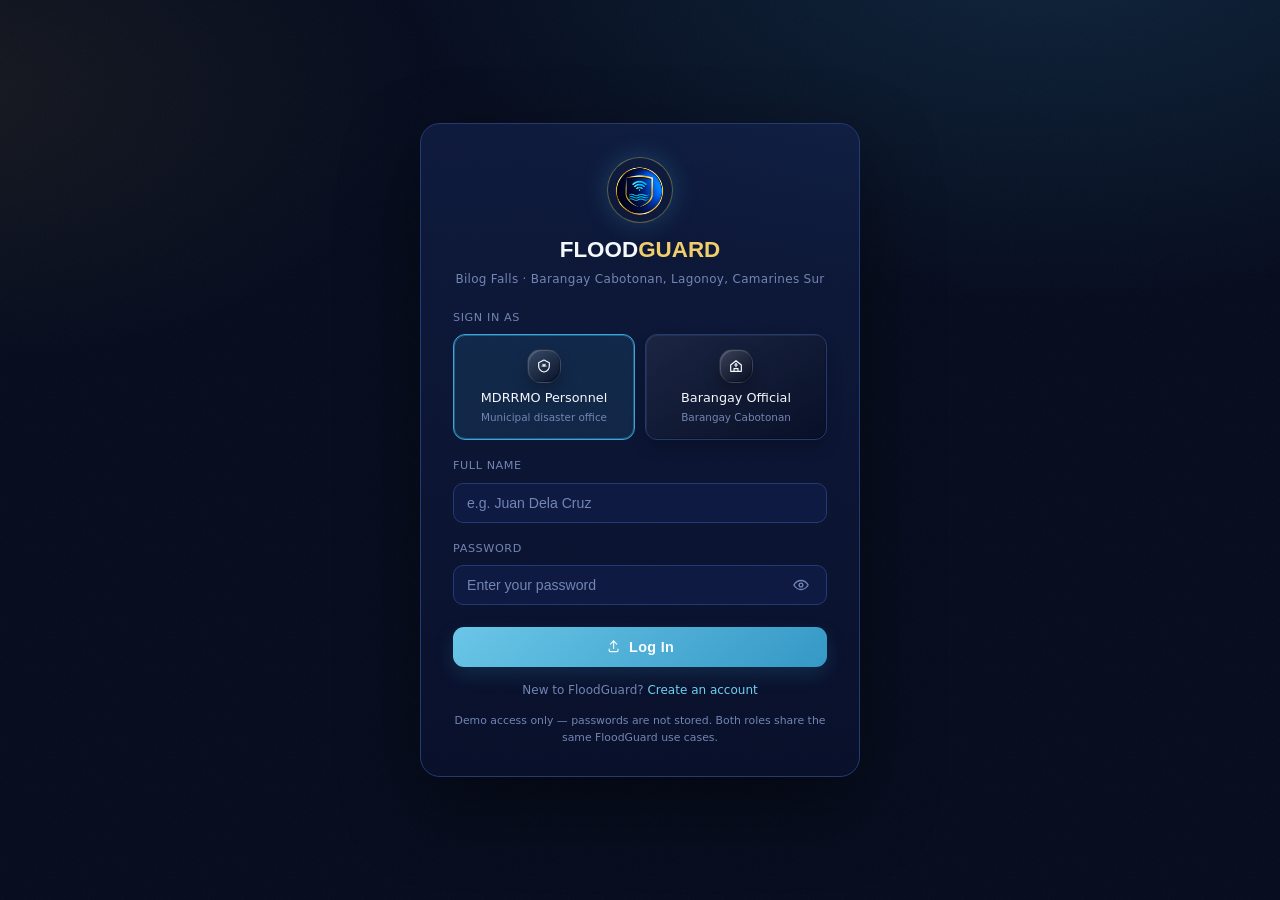
==== commit 82ed2c5a: "Use eye icons for password visibility" ====
--- a/index.html
+++ b/index.html
@@ -49,7 +49,7 @@
     <div class="field-label">Full name</div>
     <input class="text-input" id="loginName" type="text" placeholder="e.g. Juan Dela Cruz">
     <div class="field-label">Password</div>
-    <div class="password-field"><input class="text-input" id="loginPassword" type="password" placeholder="Enter your password" autocomplete="current-password"><button class="password-toggle" type="button" data-password-toggle="loginPassword" aria-label="Show password" aria-pressed="false">👁</button></div>
+    <div class="password-field"><input class="text-input" id="loginPassword" type="password" placeholder="Enter your password" autocomplete="current-password"><button class="password-toggle" type="button" data-password-toggle="loginPassword" aria-label="Show password" aria-pressed="false"><svg class="icon-svg eye-icon" viewBox="0 0 24 24" aria-hidden="true"><path d="M2.5 12s3.5-6 9.5-6 9.5 6 9.5 6-3.5 6-9.5 6-9.5-6-9.5-6Z"/><circle cx="12" cy="12" r="2.5"/></svg><svg class="icon-svg eye-off-icon" viewBox="0 0 24 24" aria-hidden="true"><path d="m3 3 18 18"/><path d="M10.6 6.2A10.5 10.5 0 0 1 12 6c6 0 9.5 6 9.5 6a18 18 0 0 1-3.1 3.8M6.2 6.2A18.5 18.5 0 0 0 2.5 12s3.5 6 9.5 6c1.3 0 2.5-.3 3.5-.7"/><path d="M9.9 9.9a3 3 0 0 0 4.2 4.2"/></svg></button></div>
 
     <button class="login-btn btn-with-icon" id="loginBtn"><svg class="icon-svg" viewBox="0 0 24 24" aria-hidden="true"><path d="M12 3v12"/><path d="m7 8 5-5 5 5"/><path d="M5 16v2a2 2 0 0 0 2 2h10a2 2 0 0 0 2-2v-2"/></svg>Log In</button>
     <div class="auth-switch">New to FloodGuard? <button type="button" id="showSignupBtn">Create an account</button></div>
@@ -62,8 +62,8 @@
     <div class="login-brand"><img src="LOGO.png" alt="FloodGuard logo"><div class="name">CREATE <span>ACCOUNT</span></div><div class="sub">Request FloodGuard monitoring access</div></div>
     <div class="field-label">Full name</div><input class="text-input" id="signupName" type="text" placeholder="e.g. Juan Dela Cruz" autocomplete="name">
     <div class="field-label">Role</div><select class="text-input" id="signupRole"><option value="mdrrmo">MDRRMO Personnel</option><option value="barangay">Barangay Official</option></select>
-    <div class="field-label">Password</div><div class="password-field"><input class="text-input" id="signupPassword" type="password" placeholder="At least 6 characters" autocomplete="new-password"><button class="password-toggle" type="button" data-password-toggle="signupPassword" aria-label="Show password" aria-pressed="false">👁</button></div>
-    <div class="field-label">Confirm password</div><div class="password-field"><input class="text-input" id="signupConfirmPassword" type="password" placeholder="Re-enter your password" autocomplete="new-password"><button class="password-toggle" type="button" data-password-toggle="signupConfirmPassword" aria-label="Show password" aria-pressed="false">👁</button></div>
+    <div class="field-label">Password</div><div class="password-field"><input class="text-input" id="signupPassword" type="password" placeholder="At least 6 characters" autocomplete="new-password"><button class="password-toggle" type="button" data-password-toggle="signupPassword" aria-label="Show password" aria-pressed="false"><svg class="icon-svg eye-icon" viewBox="0 0 24 24" aria-hidden="true"><path d="M2.5 12s3.5-6 9.5-6 9.5 6 9.5 6-3.5 6-9.5 6-9.5-6-9.5-6Z"/><circle cx="12" cy="12" r="2.5"/></svg><svg class="icon-svg eye-off-icon" viewBox="0 0 24 24" aria-hidden="true"><path d="m3 3 18 18"/><path d="M10.6 6.2A10.5 10.5 0 0 1 12 6c6 0 9.5 6 9.5 6a18 18 0 0 1-3.1 3.8M6.2 6.2A18.5 18.5 0 0 0 2.5 12s3.5 6 9.5 6c1.3 0 2.5-.3 3.5-.7"/><path d="M9.9 9.9a3 3 0 0 0 4.2 4.2"/></svg></button></div>
+    <div class="field-label">Confirm password</div><div class="password-field"><input class="text-input" id="signupConfirmPassword" type="password" placeholder="Re-enter your password" autocomplete="new-password"><button class="password-toggle" type="button" data-password-toggle="signupConfirmPassword" aria-label="Show password" aria-pressed="false"><svg class="icon-svg eye-icon" viewBox="0 0 24 24" aria-hidden="true"><path d="M2.5 12s3.5-6 9.5-6 9.5 6 9.5 6-3.5 6-9.5 6-9.5-6-9.5-6Z"/><circle cx="12" cy="12" r="2.5"/></svg><svg class="icon-svg eye-off-icon" viewBox="0 0 24 24" aria-hidden="true"><path d="m3 3 18 18"/><path d="M10.6 6.2A10.5 10.5 0 0 1 12 6c6 0 9.5 6 9.5 6a18 18 0 0 1-3.1 3.8M6.2 6.2A18.5 18.5 0 0 0 2.5 12s3.5 6 9.5 6c1.3 0 2.5-.3 3.5-.7"/><path d="M9.9 9.9a3 3 0 0 0 4.2 4.2"/></svg></button></div>
     <button class="login-btn btn-with-icon" id="signupBtn">Create account</button>
     <div class="auth-switch">Already have an account? <button type="button" id="showLoginBtn">Log in</button></div>
   </div>
@@ -77,6 +77,9 @@
       <div class="brand-name">FLOOD<span>GUARD</span></div>
       <div class="brand-sub">Bilog Falls Monitoring</div>
     </div>
+    <button class="menu-toggle" id="menuToggle" type="button" aria-label="Open navigation menu" aria-controls="sidebarMenu" aria-expanded="false">
+      <svg class="icon-svg" viewBox="0 0 24 24" aria-hidden="true"><path d="M4 7h16"/><path d="M4 12h16"/><path d="M4 17h16"/></svg>
+    </button>
     <div class="view-title">Viewing: <b id="viewTitleText">Dashboard</b></div>
 
     <div class="top-right">
@@ -97,7 +100,7 @@
   </header>
 
   <div class="app-body">
-    <nav class="sidebar">
+    <nav class="sidebar" id="sidebarMenu">
       <div class="nav-caption">Monitoring</div>
       <button class="nav-btn active" data-view="dashboard"><span class="ic"><svg class="icon-svg" viewBox="0 0 24 24" aria-hidden="true"><path d="M4 18V9.5"/><path d="M12 18V5"/><path d="M20 18v-7"/><path d="M4 18h16"/></svg></span> Dashboard</button>
       <button class="nav-btn" data-view="historical"><span class="ic"><svg class="icon-svg" viewBox="0 0 24 24" aria-hidden="true"><circle cx="12" cy="12" r="8"/><path d="M12 7v5l3 2"/></svg></span> Historical Records</button>
--- a/styles.css
+++ b/styles.css
@@ -609,4 +609,26 @@
 .auth-switch{text-align:center; font-size:0.75rem; color:var(--ink-2); margin-top:15px;}
 .auth-switch button{padding:0; border:0; background:transparent; color:var(--water-bright); font:inherit; cursor:pointer;}
 .auth-switch button:hover{text-decoration:underline;}
-@media (max-width:600px){#signupScreen{align-items:flex-start; padding:16px;} #signupScreen .login-card{margin-top:4vh;}}+@media (max-width:600px){#signupScreen{align-items:flex-start; padding:16px;} #signupScreen .login-card{margin-top:4vh;}}
+/* Mobile navigation */
+.menu-toggle{display:none; align-items:center; justify-content:center; width:38px; height:38px; padding:0; border:1px solid var(--line); border-radius:9px; background:rgba(255,255,255,0.06); color:var(--ink-0); cursor:pointer;}
+.menu-toggle:hover,.menu-toggle[aria-expanded="true"]{border-color:var(--water); color:var(--water-bright); background:rgba(58,167,214,0.12);}
+.menu-toggle .icon-svg{width:20px; height:20px;}
+@media (max-width:860px){
+  .menu-toggle{display:inline-flex; margin-left:auto;}
+  .view-title{order:4;}
+  .top-right{order:3; width:100%; margin-left:0; justify-content:space-between;}
+  nav.sidebar{display:none; width:100%; height:auto; padding:10px 12px 14px; gap:7px; border-right:none; border-bottom:1px solid var(--line);}
+  nav.sidebar.mobile-open{display:flex; flex-direction:column;}
+  .nav-caption{display:block; padding:6px 4px 2px;}
+  .nav-btn{width:100%; flex:0 0 auto; padding:10px 12px; white-space:normal;}
+}
+@media (max-width:600px){
+  .menu-toggle{width:34px; height:34px;}
+  .top-right{display:flex;}
+}
+/* Password visibility icons */
+.password-toggle .icon-svg{width:18px; height:18px;}
+.password-toggle .eye-off-icon{display:none;}
+.password-toggle.is-visible .eye-icon{display:none;}
+.password-toggle.is-visible .eye-off-icon{display:block;}
